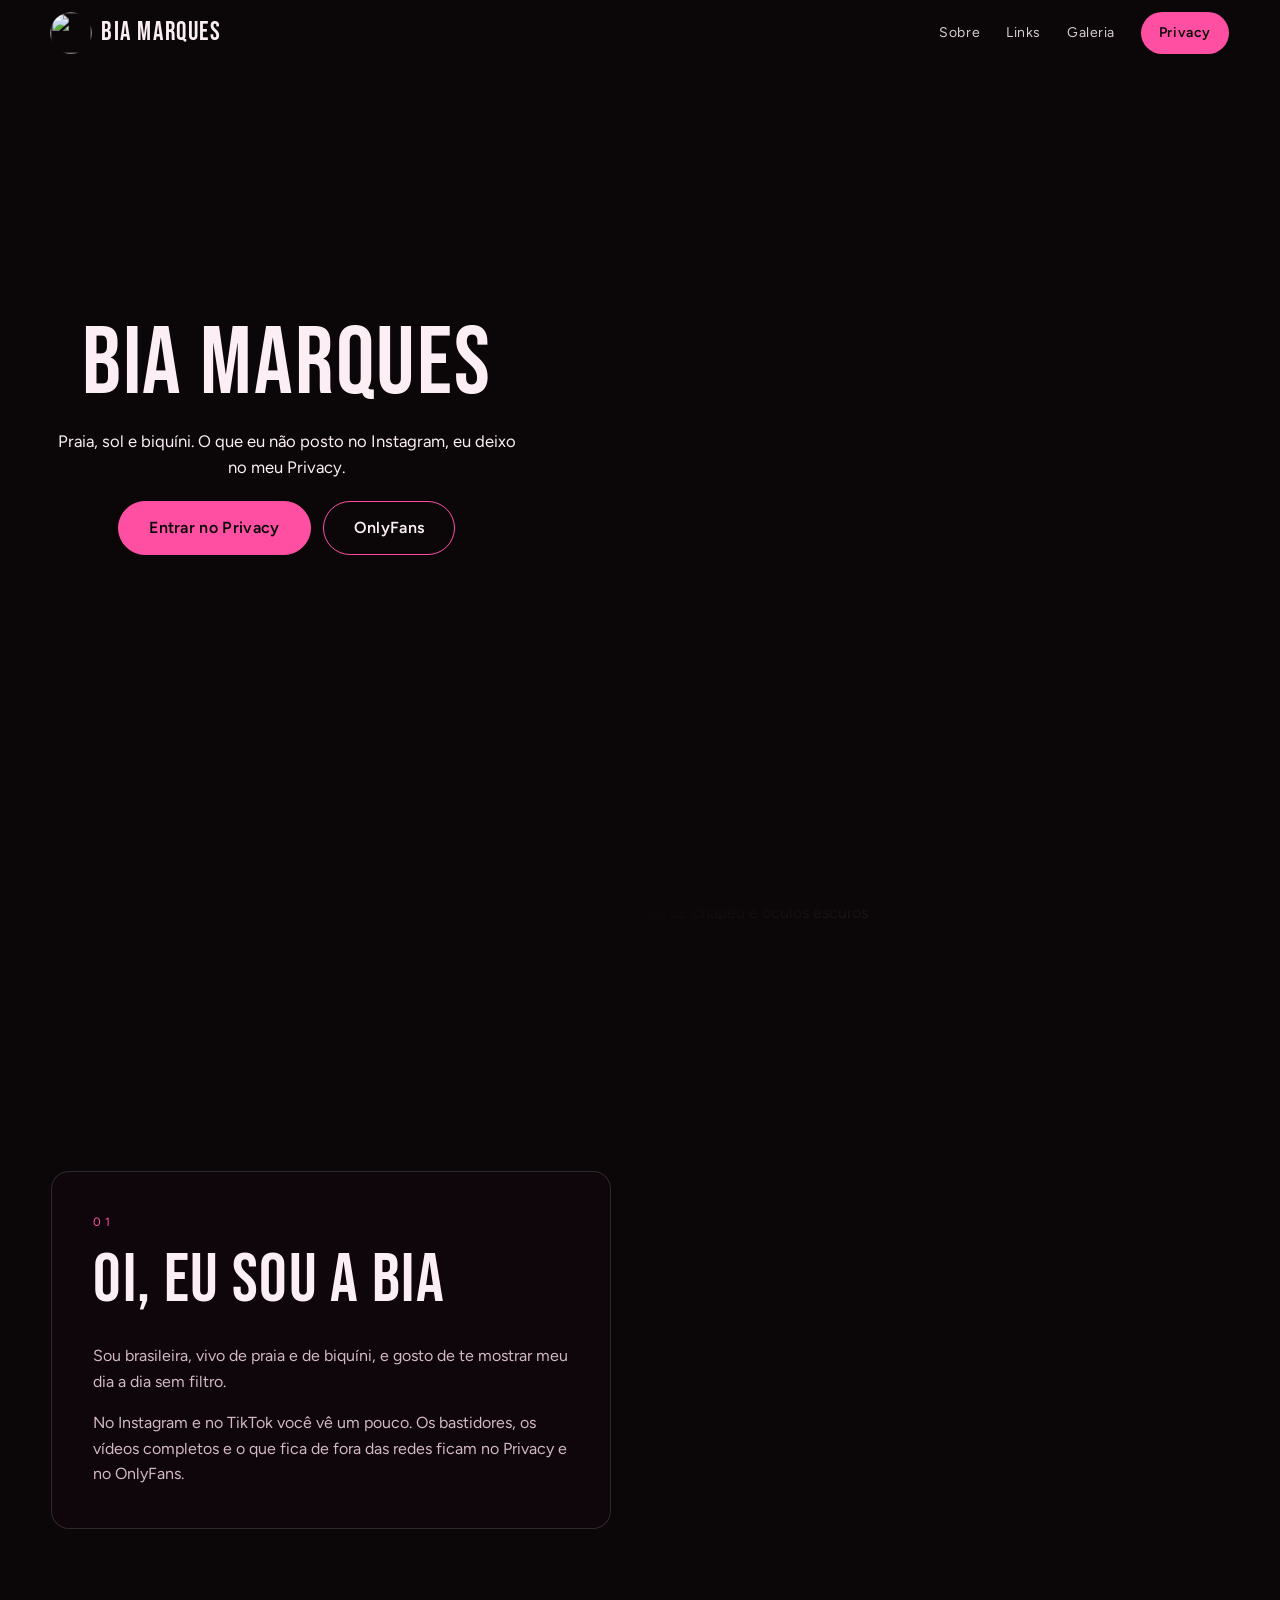
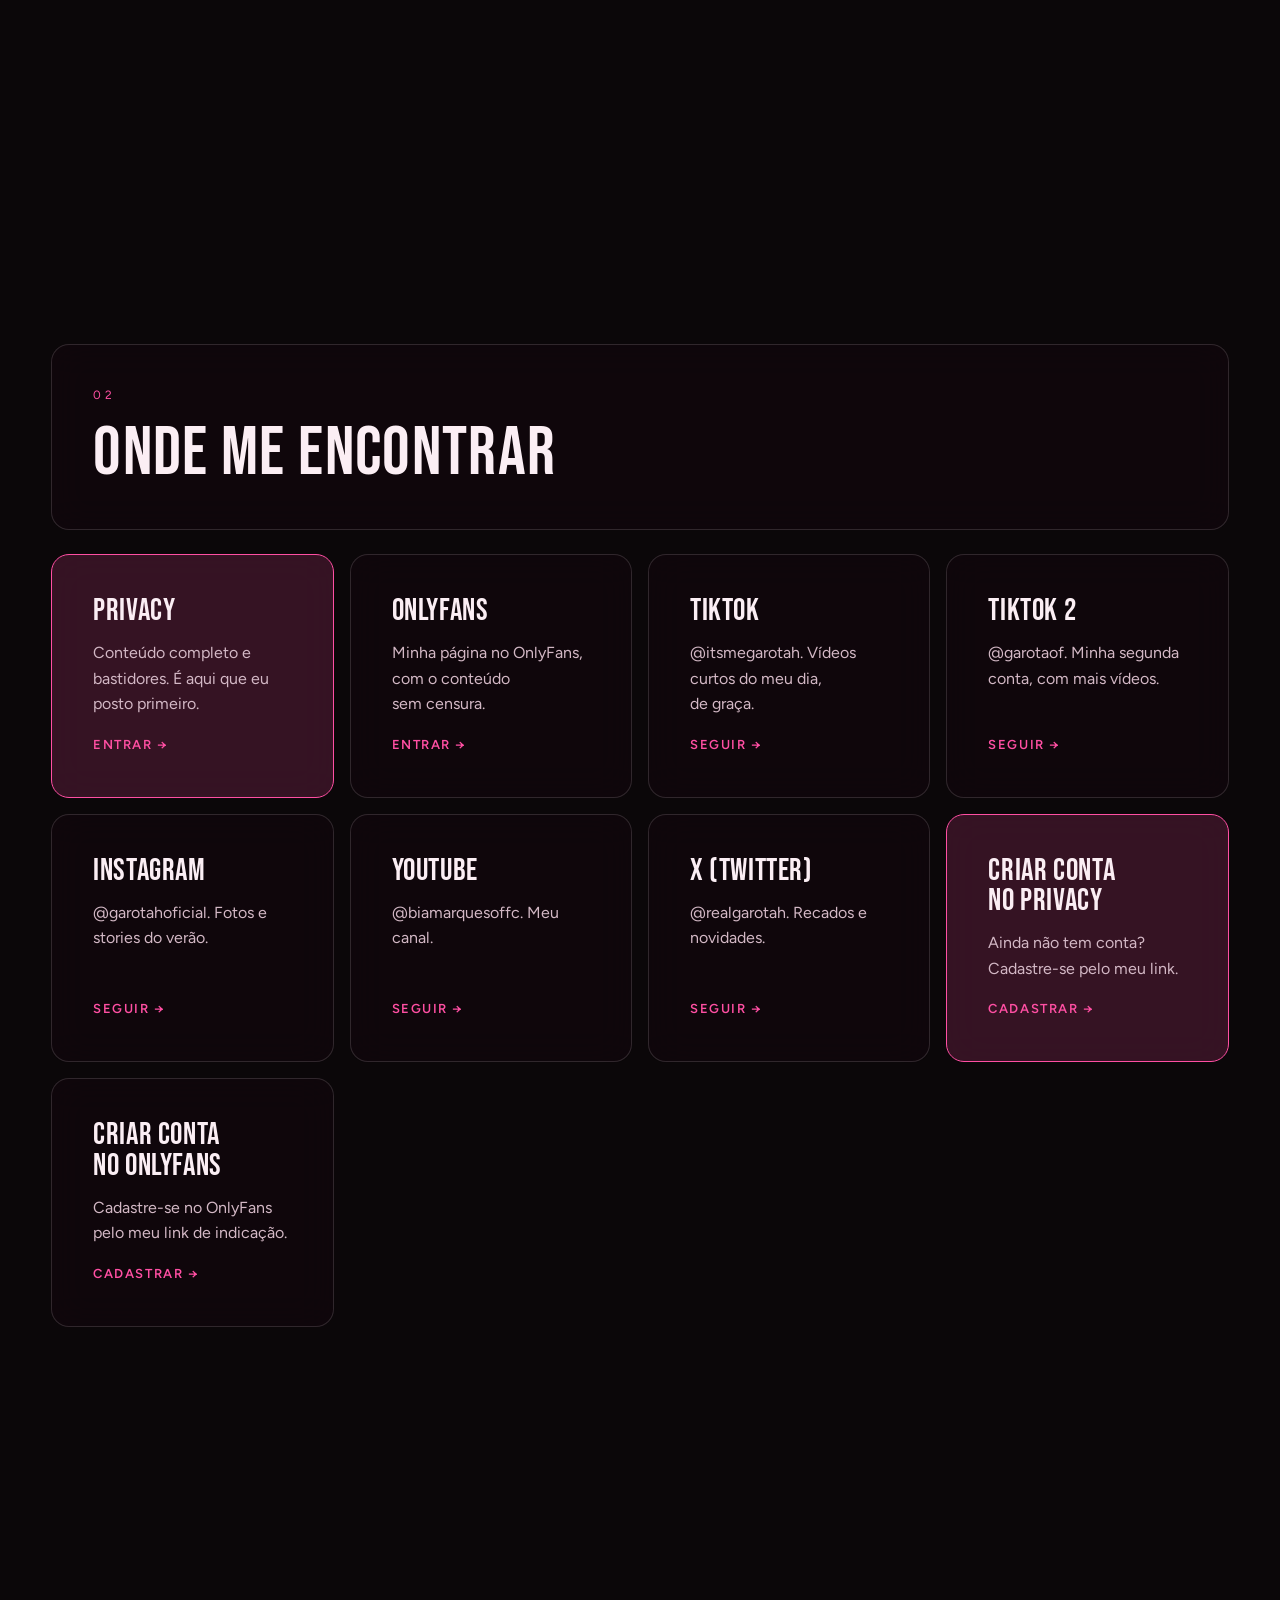
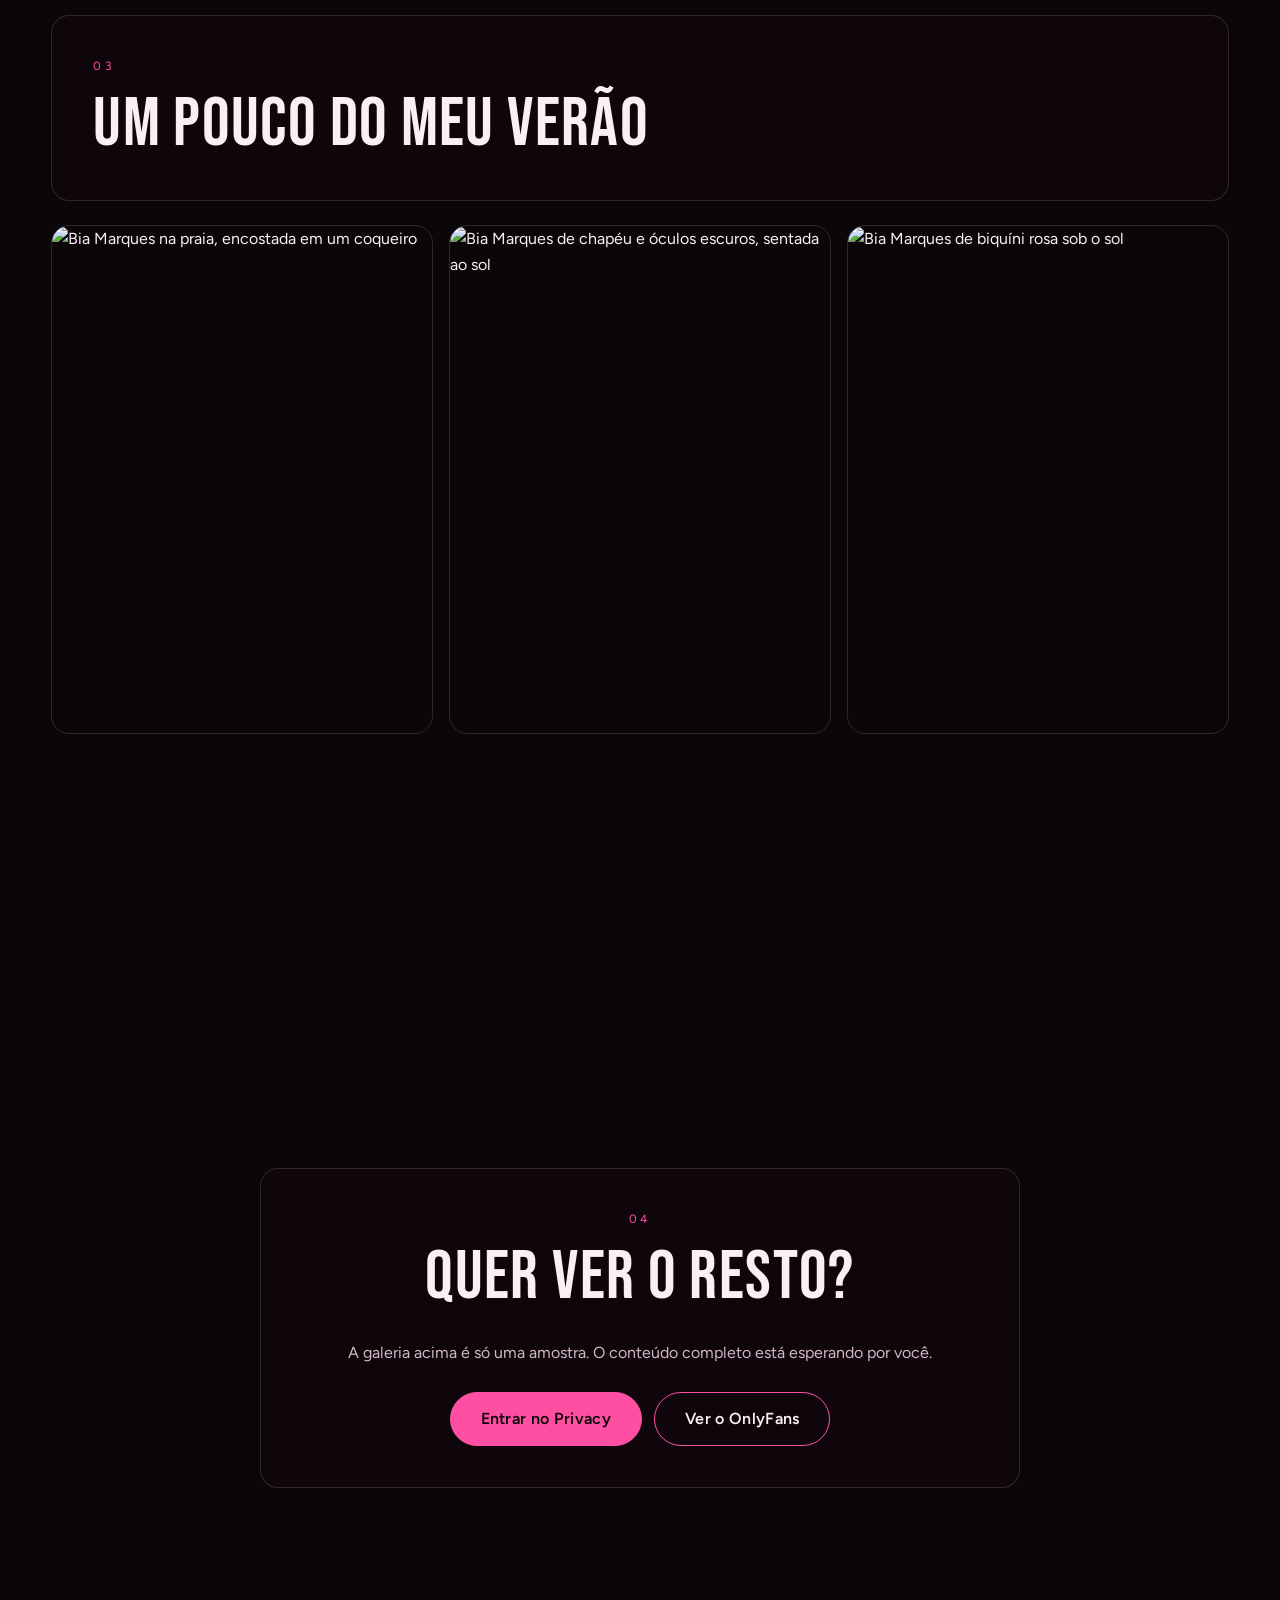
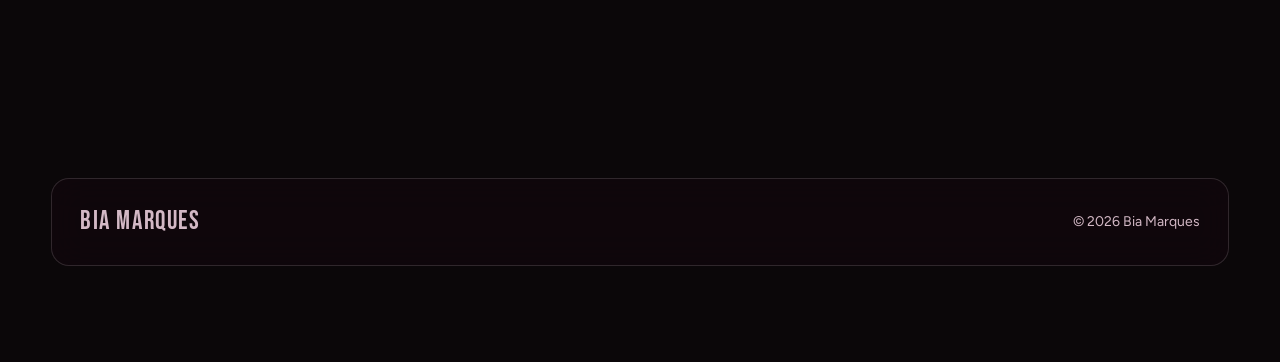
==== index.html @ ff9966e8 "Add files via upload" ====
<!doctype html>
<html lang="pt-BR">
<head>
  <meta charset="utf-8">
  <meta name="viewport" content="width=device-width, initial-scale=1, viewport-fit=cover">
  <title>Bia Marques | Garota</title>
  <meta name="description" content="Bia Marques: biquínis, bastidores e conteúdo exclusivo. Todos os meus links em um só lugar.">
  <meta property="og:title" content="Bia Marques | Garota">
  <meta property="og:description" content="Biquínis, bastidores e conteúdo exclusivo. Todos os meus links em um só lugar.">
  <meta property="og:image" content="assets/video/poster.webp">
  <meta name="theme-color" content="#0b0709">
  <link rel="icon" href="assets/logo.png">
  <link rel="preconnect" href="https://fonts.googleapis.com">
  <link rel="preconnect" href="https://fonts.gstatic.com" crossorigin>
  <link href="https://fonts.googleapis.com/css2?family=Bebas+Neue&family=Figtree:wght@400;500;600&display=swap" rel="stylesheet">
  <link rel="preload" as="image" href="assets/video/poster.webp">
  <link rel="stylesheet" href="estilo.css">
</head>
<body>

<header class="topo">
  <a href="#inicio" class="marca" aria-label="Bia Marques">
    <img src="assets/logo.png" alt="" class="marca-logo" width="40" height="40">
    <span class="marca-texto">Bia Marques</span>
  </a>
  <nav class="menu" aria-label="Seções">
    <a href="#sobre">Sobre</a>
    <a href="#links">Links</a>
    <a href="#galeria">Galeria</a>
    <a href="#" class="menu-cta" data-link="privacy" target="_blank" rel="noopener">Privacy</a>
  </nav>
</header>

<main>

  <!-- ABERTURA: o vídeo roda sozinho em loop e pausa quando a seção sai da tela -->
  <section id="inicio" class="hero">
    <div class="hero-palco">
      <video class="hero-video" muted loop playsinline preload="auto" poster="assets/video/poster.webp" aria-hidden="true"></video>
      <div class="hero-vinheta"></div>
      <div class="hero-conteudo">
        <div class="painel painel--vidro">
          <h1 class="titulo-abertura">Bia Marques</h1>
          <p class="apoio">Praia, sol e biquíni. O que eu não posto no Instagram, eu deixo no meu Privacy.</p>
          <div class="acoes">
            <a href="#" class="botao" data-link="privacy" target="_blank" rel="noopener">Entrar no Privacy</a>
            <a href="#" class="botao botao--contorno" data-link="onlyfans" target="_blank" rel="noopener">OnlyFans</a>
          </div>
        </div>
      </div>
    </div>
  </section>

  <section id="sobre" class="secao">
    <img class="arte arte--direita" src="assets/img/sobre.webp" alt="Bia Marques de chapéu e óculos escuros" loading="lazy">
    <div class="secao-grade">
      <div class="painel revelar">
        <span class="rotulo">01</span>
        <h2>Oi, eu sou a Bia</h2>
        <p>Sou brasileira, vivo de praia e de biquíni, e gosto de te mostrar meu dia a dia sem filtro.</p>
        <p>No Instagram e no TikTok você vê um pouco. Os bastidores, os vídeos completos e o que fica de fora das redes ficam no Privacy e no OnlyFans.</p>
      </div>
    </div>
  </section>

  <section id="links" class="secao secao--larga">
    <div class="painel painel--cabecalho revelar">
      <span class="rotulo">02</span>
      <h2>Onde me encontrar</h2>
    </div>
    <div class="cartoes">
      <a class="painel cartao cartao--destaque revelar" href="#" data-link="privacy" target="_blank" rel="noopener">
        <h3>Privacy</h3>
        <p>Conteúdo completo e bastidores. É aqui que eu posto primeiro.</p>
        <span class="cartao-ir">Entrar</span>
      </a>
      <a class="painel cartao revelar" href="#" data-link="onlyfans" target="_blank" rel="noopener">
        <h3>OnlyFans</h3>
        <p>Minha página no OnlyFans, com o conteúdo sem censura.</p>
        <span class="cartao-ir">Entrar</span>
      </a>
      <a class="painel cartao revelar" href="#" data-link="tiktok" target="_blank" rel="noopener">
        <h3>TikTok</h3>
        <p>@itsmegarotah. Vídeos curtos do meu dia, de graça.</p>
        <span class="cartao-ir">Seguir</span>
      </a>
      <a class="painel cartao revelar" href="#" data-link="tiktok2" target="_blank" rel="noopener">
        <h3>TikTok 2</h3>
        <p>@garotaof. Minha segunda conta, com mais vídeos.</p>
        <span class="cartao-ir">Seguir</span>
      </a>
      <a class="painel cartao revelar" href="#" data-link="instagram" target="_blank" rel="noopener">
        <h3>Instagram</h3>
        <p>@garotahoficial. Fotos e stories do verão.</p>
        <span class="cartao-ir">Seguir</span>
      </a>
      <a class="painel cartao revelar" href="#" data-link="youtube" target="_blank" rel="noopener">
        <h3>YouTube</h3>
        <p>@biamarquesoffc. Meu canal.</p>
        <span class="cartao-ir">Seguir</span>
      </a>
      <a class="painel cartao revelar" href="#" data-link="x" target="_blank" rel="noopener">
        <h3>X (Twitter)</h3>
        <p>@realgarotah. Recados e novidades.</p>
        <span class="cartao-ir">Seguir</span>
      </a>
      <a class="painel cartao cartao--destaque revelar" href="#" data-link="privacyConta" target="_blank" rel="noopener">
        <h3>Criar conta no Privacy</h3>
        <p>Ainda não tem conta? Cadastre-se pelo meu link.</p>
        <span class="cartao-ir">Cadastrar</span>
      </a>
      <a class="painel cartao revelar" href="#" data-link="onlyfansConta" target="_blank" rel="noopener">
        <h3>Criar conta no OnlyFans</h3>
        <p>Cadastre-se no OnlyFans pelo meu link de indicação.</p>
        <span class="cartao-ir">Cadastrar</span>
      </a>
    </div>
  </section>

  <section id="galeria" class="secao secao--larga">
    <div class="painel painel--cabecalho revelar">
      <span class="rotulo">03</span>
      <h2>Um pouco do meu verão</h2>
    </div>
    <div class="galeria">
      <img class="foto revelar" src="assets/img/galeria-1.webp" alt="Bia Marques na praia, encostada em um coqueiro" loading="lazy">
      <img class="foto revelar" src="assets/img/galeria-2.webp" alt="Bia Marques de chapéu e óculos escuros, sentada ao sol" loading="lazy">
      <img class="foto revelar" src="assets/img/galeria-3.webp" alt="Bia Marques de biquíni rosa sob o sol" loading="lazy">
    </div>
  </section>

  <section id="contato" class="secao secao--contato">
    <div class="painel painel--form painel--final revelar">
      <span class="rotulo">04</span>
      <h2>Quer ver o resto?</h2>
      <p>A galeria acima é só uma amostra. O conteúdo completo está esperando por você.</p>
      <div class="acoes">
        <a href="#" class="botao" data-link="privacy" target="_blank" rel="noopener">Entrar no Privacy</a>
        <a href="#" class="botao botao--contorno" data-link="onlyfans" target="_blank" rel="noopener">Ver o OnlyFans</a>
      </div>
    </div>
  </section>

</main>

<footer class="rodape">
  <div class="painel rodape-painel">
    <span class="marca-texto">Bia Marques</span>
    <span>© <span data-ano></span> Bia Marques</span>
  </div>
</footer>

<a class="flutuante" href="#" data-link="privacy" target="_blank" rel="noopener" aria-label="Entrar no Privacy da Bia">Privacy</a>

<script src="config.js"></script>
<script src="app.js"></script>
</body>
</html>
---- estilo.css ----
/* ── Tokens ─────────────────────────────────────────────────────────────── */
:root {
  --fundo: #0b0709;
  --fundo-2: #150a11;
  --texto: #fbeef4;
  --texto-suave: #d3b8c5;
  --acento: #ff4fa3;         /* rosa-choque da Garota */
  --acento-texto: #0b0709;
  --linha: rgb(251 238 244 / 0.14);
  --painel: rgb(18 8 14 / 0.62);

  --fonte-titulo: "Bebas Neue", Impact, sans-serif;
  --fonte-texto: "Figtree", system-ui, sans-serif;

  --raio: 18px;
  --gutter: clamp(16px, 4vw, 56px);
  --largura: 1240px;
  --ease: cubic-bezier(.2, .7, .1, 1);
}

*, *::before, *::after { box-sizing: border-box; }
html { scroll-behavior: smooth; -webkit-text-size-adjust: 100%; overflow-x: clip; }
body {
  margin: 0;
  background: var(--fundo);
  color: var(--texto);
  font: 400 clamp(16px, 1.05vw, 18px)/1.6 var(--fonte-texto);
  overflow-x: clip;
  -webkit-font-smoothing: antialiased;
}
img { max-width: 100%; display: block; }
a { color: inherit; }
h1, h2, h3 { font-family: var(--fonte-titulo); font-weight: 400; line-height: 1; margin: 0 0 .4em; letter-spacing: .02em; text-transform: uppercase; text-wrap: balance; }
h1 { font-size: clamp(60px, 9vw, 120px); }
h2 { font-size: clamp(44px, 5.4vw, 80px); }
h3 { font-size: clamp(30px, 2.4vw, 36px); }
p { margin: 0 0 1em; color: var(--texto-suave); text-wrap: pretty; }

/* ── Topo ──────────────────────────────────────────────────────────────── */
.topo {
  position: fixed; inset: 0 0 auto; z-index: 50;
  display: flex; align-items: center; justify-content: space-between; gap: 12px;
  padding: max(12px, env(safe-area-inset-top)) var(--gutter) 12px;
  transition: background .4s var(--ease), backdrop-filter .4s;
}
.topo.rolou { background: rgb(11 7 9 / .72); backdrop-filter: blur(14px); -webkit-backdrop-filter: blur(14px); }
.marca { text-decoration: none; display: flex; align-items: center; gap: 10px; }
.marca-logo { height: 40px; width: 40px; border-radius: 50%; object-fit: cover; transform: scale(1.04); }
.marca-texto { font-family: var(--fonte-titulo); font-size: 26px; letter-spacing: .06em; text-transform: uppercase; }
.menu { display: flex; gap: 26px; align-items: center; font-size: 14px; letter-spacing: .04em; }
.menu a { text-decoration: none; opacity: .85; transition: opacity .3s; }
.menu a:hover { opacity: 1; }
.menu-cta { background: var(--acento); color: var(--acento-texto); padding: 10px 18px; border-radius: 999px; opacity: 1 !important; font-weight: 600; }

/* ── Abertura (vídeo em loop) ──────────────────────────────────────────── */
.hero { position: relative; }
.hero-palco { position: relative; height: 100vh; height: 100svh; min-height: 560px; overflow: hidden; background: var(--fundo); }
.hero-video { position: absolute; inset: 0; width: 100%; height: 100%; object-fit: cover; }
/* Desktop: vídeo vertical inteiro no centro, fundo desfocado dele mesmo */
.hero-fundo { filter: blur(36px) brightness(.5) saturate(1.2); transform: scale(1.15); }
/* Desktop: texto à esquerda, vídeo inteiro à direita (nada cobre a modelo) */
@media (min-width: 861px) {
  .hero-video:not(.hero-fundo) { object-fit: contain; left: auto; right: 0; width: 56%; }
  .hero-fundo { filter: blur(40px) brightness(.45) saturate(1.2); }
  .hero-vinheta {
    background:
      linear-gradient(to right, rgb(11 7 9 / .85), rgb(11 7 9 / .35) 40%, transparent 55%),
      linear-gradient(to bottom, rgb(11 7 9 / .5), transparent 20%),
      linear-gradient(to bottom, transparent 88%, var(--fundo) 100%);
  }
  .hero-conteudo { top: 0; bottom: 0; right: auto; left: var(--gutter); width: min(40%, 520px); align-items: center; justify-content: flex-start; }
  .hero-conteudo .painel { text-align: left; background: transparent; border-color: transparent; backdrop-filter: none; -webkit-backdrop-filter: none; padding-left: 0; }
  .hero-conteudo .acoes { justify-content: flex-start; }
  .hero-conteudo h1 { font-size: clamp(64px, 7.5vw, 112px); }
}
.hero-vinheta {
  position: absolute; inset: 0; pointer-events: none;
  background:
    linear-gradient(to bottom, rgb(11 7 9 / .55), transparent 22%),
    linear-gradient(to top, rgb(11 7 9 / .92), rgb(11 7 9 / .35) 42%, transparent 68%),
    linear-gradient(to bottom, transparent 85%, var(--fundo) 100%);
}
.hero-conteudo {
  position: absolute; left: var(--gutter); right: var(--gutter);
  bottom: max(28px, env(safe-area-inset-bottom));
  display: flex; justify-content: center;
}
.hero-conteudo .painel { width: 100%; max-width: 560px; text-align: center; }
.titulo-abertura { margin-bottom: .15em; }
.apoio { font-size: clamp(16px, 1.3vw, 19px); margin: 0 0 20px; color: var(--texto); }

/* ── Painéis (todo texto mora num painel) ──────────────────────────────── */
.painel {
  position: relative;
  background: var(--painel);
  border: 1px solid var(--linha);
  border-radius: var(--raio);
  padding: clamp(22px, 3.2vw, 48px);
  backdrop-filter: blur(18px) saturate(1.1);
  -webkit-backdrop-filter: blur(18px) saturate(1.1);
}
.painel--vidro { background: rgb(11 7 9 / .5); }
.painel > :last-child { margin-bottom: 0; }
.rotulo { display: block; font-size: 12px; letter-spacing: .3em; color: var(--acento); margin-bottom: 14px; }

/* ── Seções ────────────────────────────────────────────────────────────── */
.secao {
  position: relative; isolation: isolate; overflow: clip;
  min-height: 100vh; padding: 16vh var(--gutter);
  display: grid; align-content: center;
}
.secao-grade { width: 100%; max-width: var(--largura); margin: 0 auto; display: grid; grid-template-columns: minmax(0, 560px) 1fr; }
.secao--larga { gap: 24px; justify-items: center; grid-template-columns: minmax(0, 1fr); }
.painel--cabecalho { width: 100%; max-width: var(--largura); }
.painel--cabecalho h2 { margin: 0; }
.cartoes { width: 100%; max-width: var(--largura); display: grid; grid-template-columns: repeat(auto-fit, minmax(min(100%, 240px), 1fr)); gap: 16px; }
.cartao h3 { margin-bottom: .3em; }
.cartao { transition: transform .5s var(--ease), border-color .5s; }
.cartao:hover { transform: translateY(-4px); border-color: color-mix(in srgb, var(--acento) 50%, transparent); }

/* ── Foto da seção Sobre (foto real, borda dissolvida) ─────────────────── */
.arte {
  position: absolute; z-index: -1; pointer-events: none; object-fit: cover; object-position: 50% 30%;
  top: 0; bottom: 0; right: 0; width: 56vw; height: 100%;
  -webkit-mask-image: linear-gradient(to left, #000 38%, transparent 96%), linear-gradient(to bottom, transparent, #000 18%, #000 80%, transparent);
          mask-image: linear-gradient(to left, #000 38%, transparent 96%), linear-gradient(to bottom, transparent, #000 18%, #000 80%, transparent);
  -webkit-mask-composite: source-in; mask-composite: intersect;
}

/* ── Botões e cartões de link ──────────────────────────────────────────── */
.botao {
  display: inline-flex; align-items: center; justify-content: center; gap: 10px;
  font: 600 16px/1 var(--fonte-texto); letter-spacing: .02em; text-decoration: none; cursor: pointer;
  color: var(--acento-texto); background: var(--acento); border: 1px solid var(--acento); border-radius: 999px;
  padding: 18px 30px; min-height: 52px; transition: transform .4s var(--ease), filter .3s;
}
.botao:hover { transform: translateY(-2px); filter: brightness(1.08); }
.botao--contorno { background: transparent; color: var(--texto); }
.acoes { display: flex; flex-wrap: wrap; gap: 12px; }
.hero-conteudo .acoes { justify-content: center; }
.painel--final { text-align: center; }
.painel--final .acoes { justify-content: center; margin-top: 26px; }

a.cartao { text-decoration: none; display: flex; flex-direction: column; gap: 4px; }
.cartao p { margin: 0; }
.cartao-ir { margin-top: auto; padding-top: 14px; font-size: 13px; font-weight: 600; letter-spacing: .12em; text-transform: uppercase; color: var(--acento); }
.cartao-ir::after { content: " →"; }
.cartao--destaque { border-color: var(--acento); background: color-mix(in srgb, var(--acento) 16%, var(--painel)); }
[data-link].oculto { display: none !important; }

/* ── Galeria (fotos reais) ─────────────────────────────────────────────── */
.galeria { width: 100%; max-width: var(--largura); display: grid; grid-template-columns: repeat(3, minmax(0, 1fr)); gap: 16px; }
.foto { width: 100%; aspect-ratio: 3 / 4; object-fit: cover; border-radius: var(--raio); border: 1px solid var(--linha); }

.secao--contato { justify-items: center; }
.painel--form { width: 100%; max-width: 760px; }

/* ── Botão flutuante do Privacy ────────────────────────────────────────── */
.flutuante {
  position: fixed; right: max(16px, env(safe-area-inset-right)); bottom: max(16px, env(safe-area-inset-bottom)); z-index: 60;
  font: 400 22px/1 var(--fonte-titulo); letter-spacing: .08em; text-transform: uppercase; text-decoration: none;
  color: var(--acento-texto); background: var(--acento); padding: 15px 26px; border-radius: 999px;
  box-shadow: 0 10px 30px rgb(255 79 163 / .35);
  transform: scale(0); transition: transform .5s var(--ease);
}
.flutuante.visivel { transform: scale(1); }

/* ── Rodapé ────────────────────────────────────────────────────────────── */
.rodape { padding: 0 var(--gutter) 96px; }
.rodape-painel { max-width: var(--largura); margin: 0 auto; display: flex; flex-wrap: wrap; gap: 10px 32px; align-items: center; justify-content: space-between; font-size: 14px; color: var(--texto-suave); padding: 22px 28px; }

/* ── Revelar ao rolar ──────────────────────────────────────────────────── */
.revelar { opacity: 0; transform: translateY(32px); transition: opacity .9s var(--ease), transform 1s var(--ease); }
.revelar.visto { opacity: 1; transform: none; }

/* ── Celular ───────────────────────────────────────────────────────────── */
@media (max-width: 860px) {
  .menu a:not(.menu-cta) { display: none; }
  .secao { padding: 56px var(--gutter); min-height: auto; }
  .secao-grade { grid-template-columns: minmax(0, 1fr); }
  .painel { padding: 22px 20px; }

  /* Sobre: a foto vira o topo da seção e o painel sobe por cima dela */
  #sobre { padding-top: 0; padding-bottom: 56px; }
  .arte {
    position: relative; z-index: 0; inset: auto; width: calc(100% + 2 * var(--gutter)); height: 62svh; max-height: 560px;
    margin: 0 calc(-1 * var(--gutter)) -56px; object-position: 50% 25%;
    -webkit-mask-image: linear-gradient(to bottom, transparent, #000 14%, #000 58%, transparent);
            mask-image: linear-gradient(to bottom, transparent, #000 14%, #000 58%, transparent);
    -webkit-mask-composite: source-over; mask-composite: add;
  }
  #sobre .secao-grade { position: relative; z-index: 1; }

  /* Links: uma coluna, cartões compactos e fáceis de tocar */
  .cartoes { grid-template-columns: minmax(0, 1fr); gap: 12px; }
  .cartao { padding: 16px 18px; display: grid; grid-template-columns: 1fr auto; column-gap: 12px; align-items: center; }
  .cartao h3 { grid-column: 1; margin: 0; font-size: 30px; }
  .cartao p { grid-column: 1; font-size: 14px; line-height: 1.4; }
  .cartao-ir { grid-column: 2; grid-row: 1 / span 2; margin: 0; padding: 0; font-size: 12px; }

  /* Galeria: carrossel horizontal com encaixe */
  .galeria { display: flex; overflow-x: auto; scroll-snap-type: x mandatory; gap: 12px; margin: 0 calc(-1 * var(--gutter)); padding: 0 var(--gutter) 8px; scrollbar-width: none; }
  .galeria::-webkit-scrollbar { display: none; }
  .foto { flex: 0 0 76%; scroll-snap-align: center; }

  .acoes { flex-direction: column; }
  .acoes .botao { width: 100%; }
  /* Abertura no celular: faixa baixa e enxuta, a modelo fica livre na tela */
  .hero-vinheta {
    background:
      linear-gradient(to bottom, rgb(11 7 9 / .5), transparent 16%),
      linear-gradient(to top, rgb(11 7 9 / .9), rgb(11 7 9 / .45) 18%, transparent 30%);
  }
  .hero-conteudo { bottom: max(14px, env(safe-area-inset-bottom)); }
  .hero-conteudo .painel { padding: 0; background: transparent; border: 0; backdrop-filter: none; -webkit-backdrop-filter: none; }
  .hero-conteudo h1 { font-size: 46px; margin: 0 0 10px; }
  .hero-conteudo .apoio { display: none; }
  .hero-conteudo .acoes { flex-direction: row; gap: 10px; }
  .hero-conteudo .acoes .botao { width: auto; flex: 1; padding: 15px 12px; font-size: 15px; }
  .hero-conteudo .acoes .botao--contorno { flex: 0 0 38%; background: rgb(11 7 9 / .45); }
  .rodape { padding-bottom: 88px; }
  .rodape-painel { flex-direction: column; align-items: flex-start; }
}

@media (prefers-reduced-motion: reduce) {
  *, *::before, *::after { animation: none !important; transition: none !important; }
  .revelar { opacity: 1; transform: none; }
}
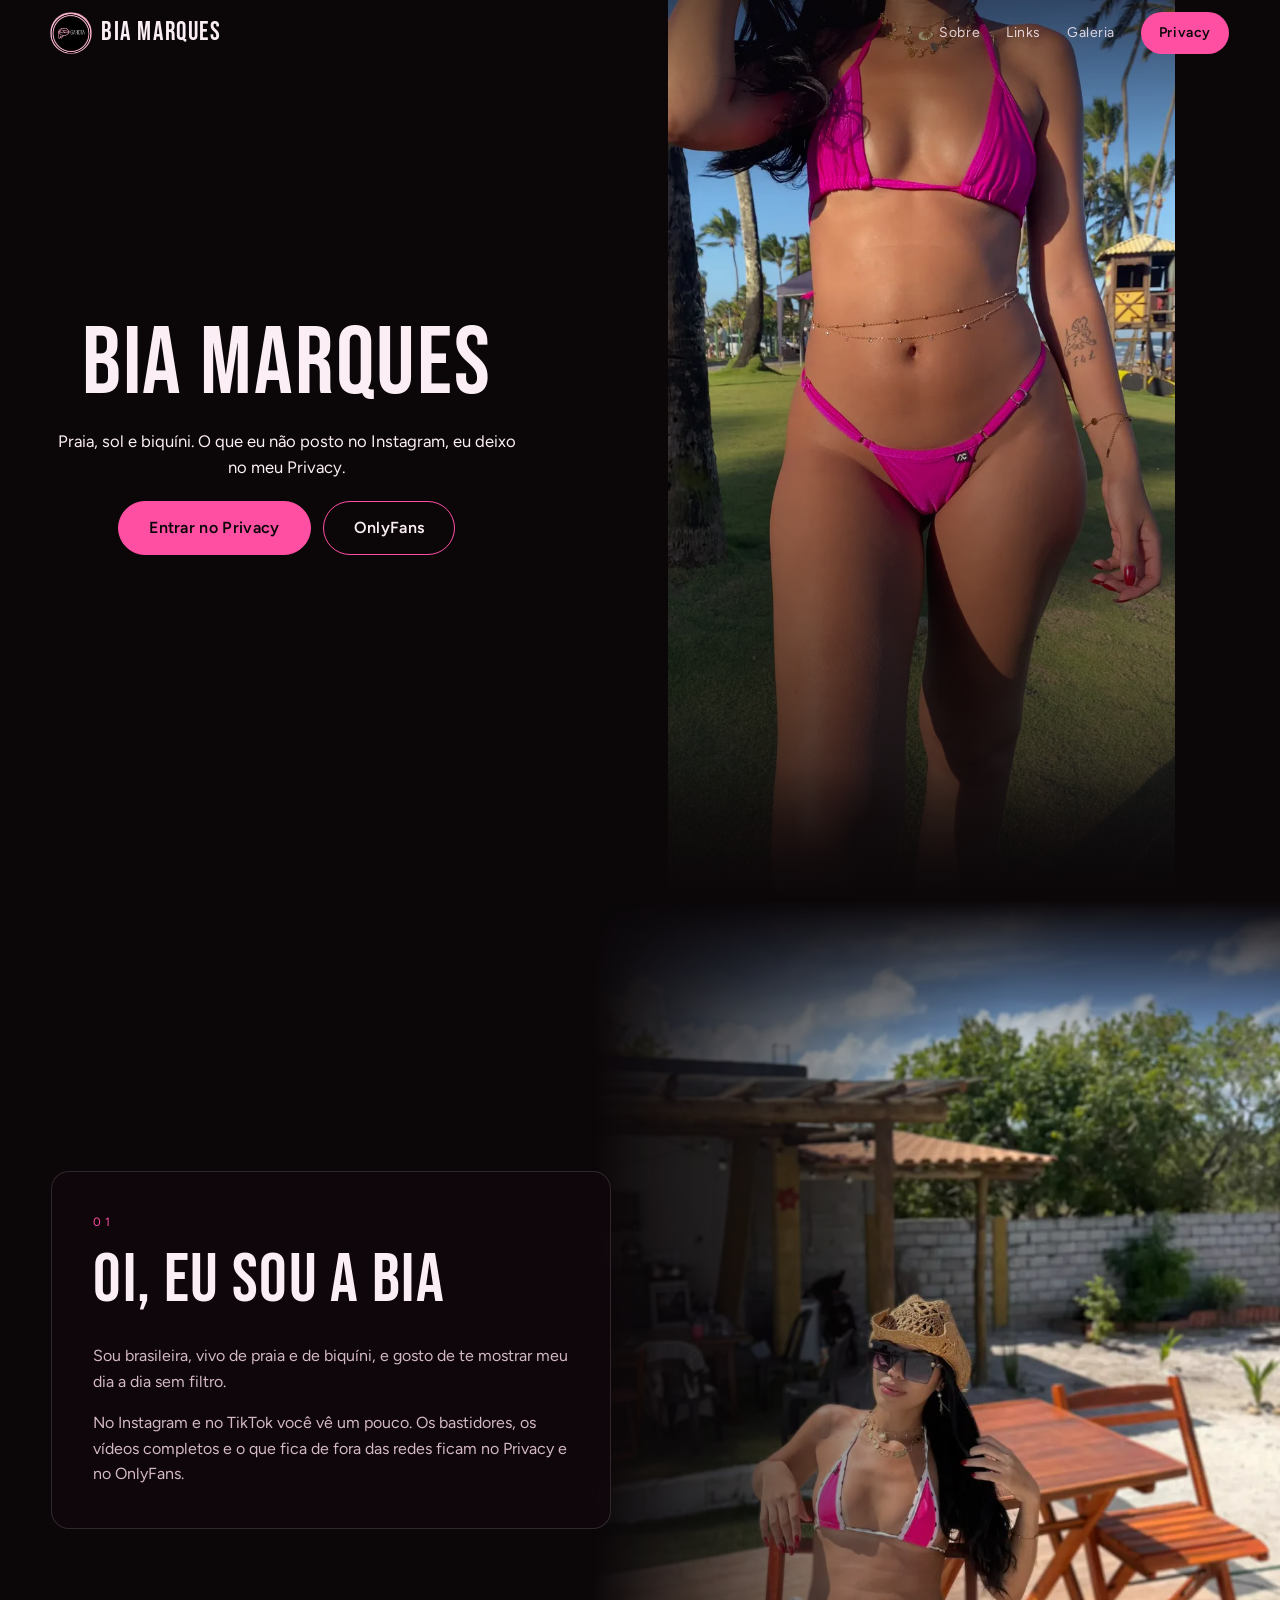
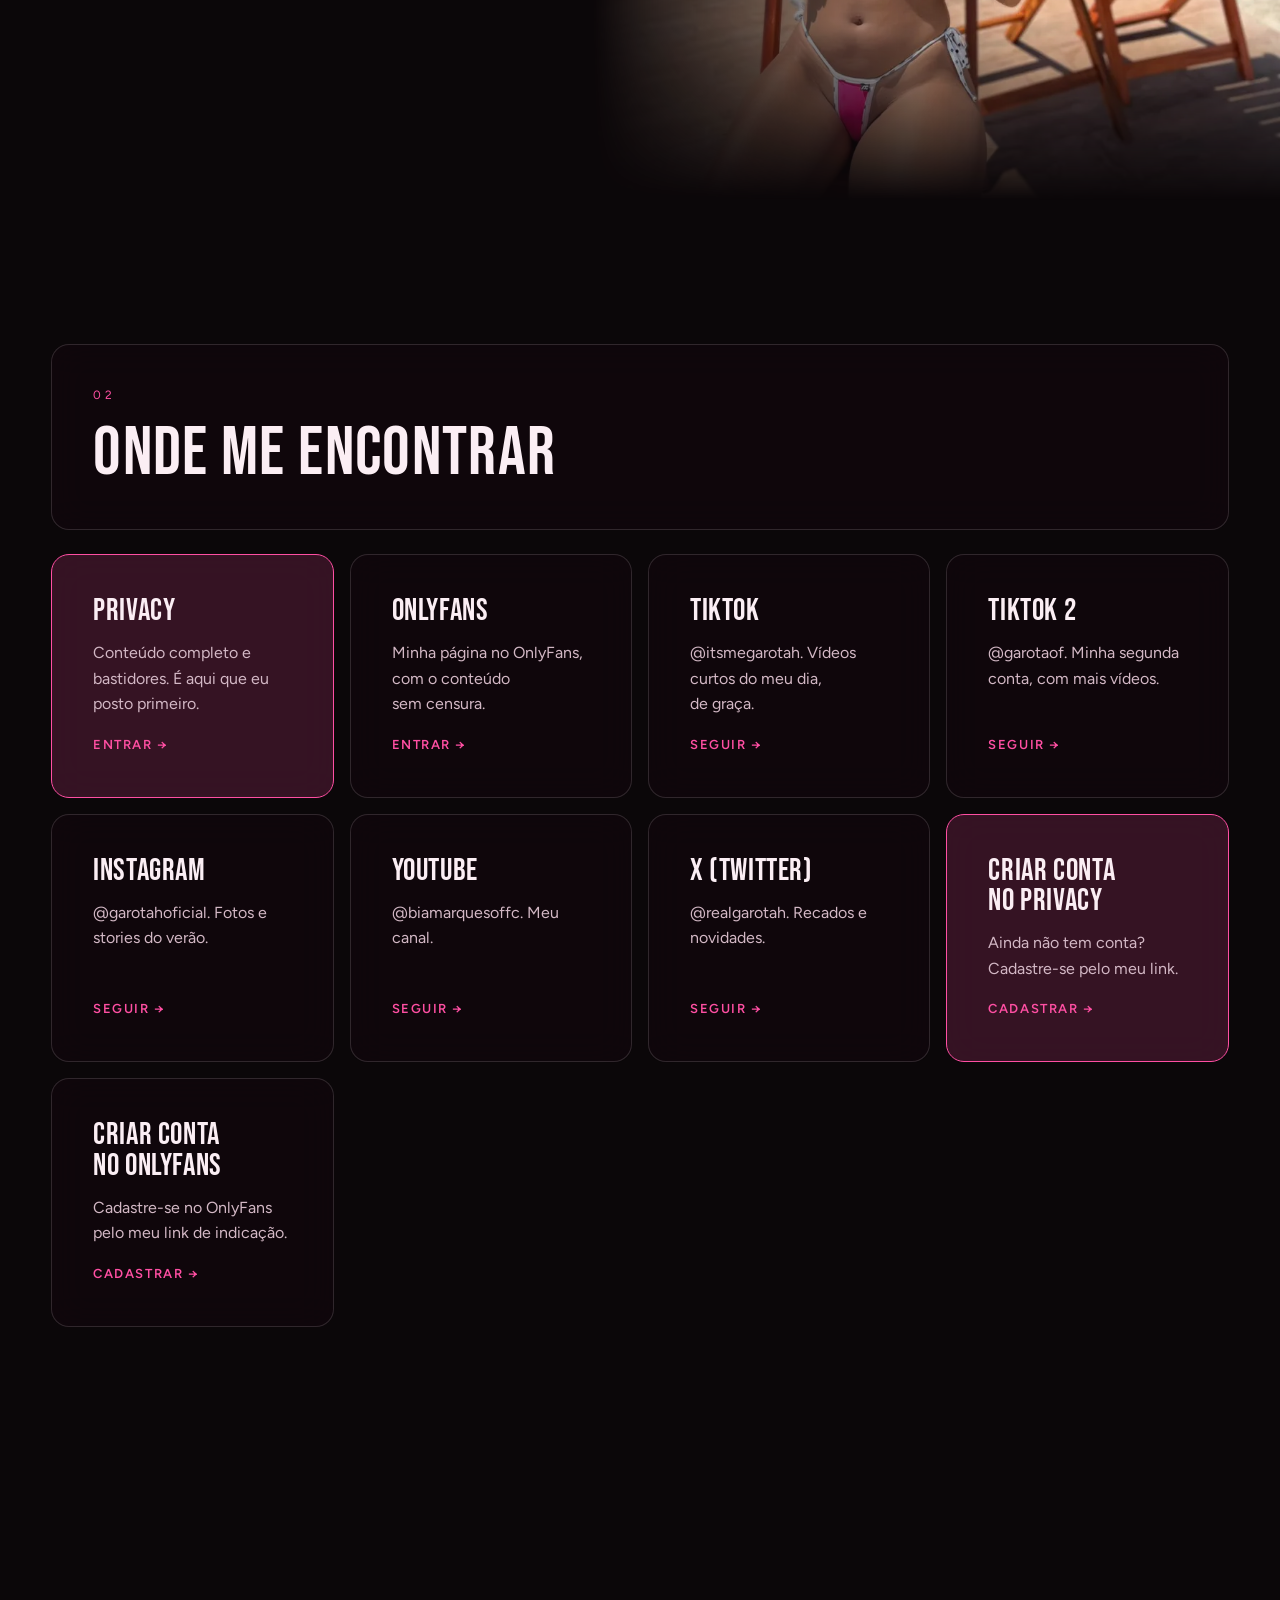
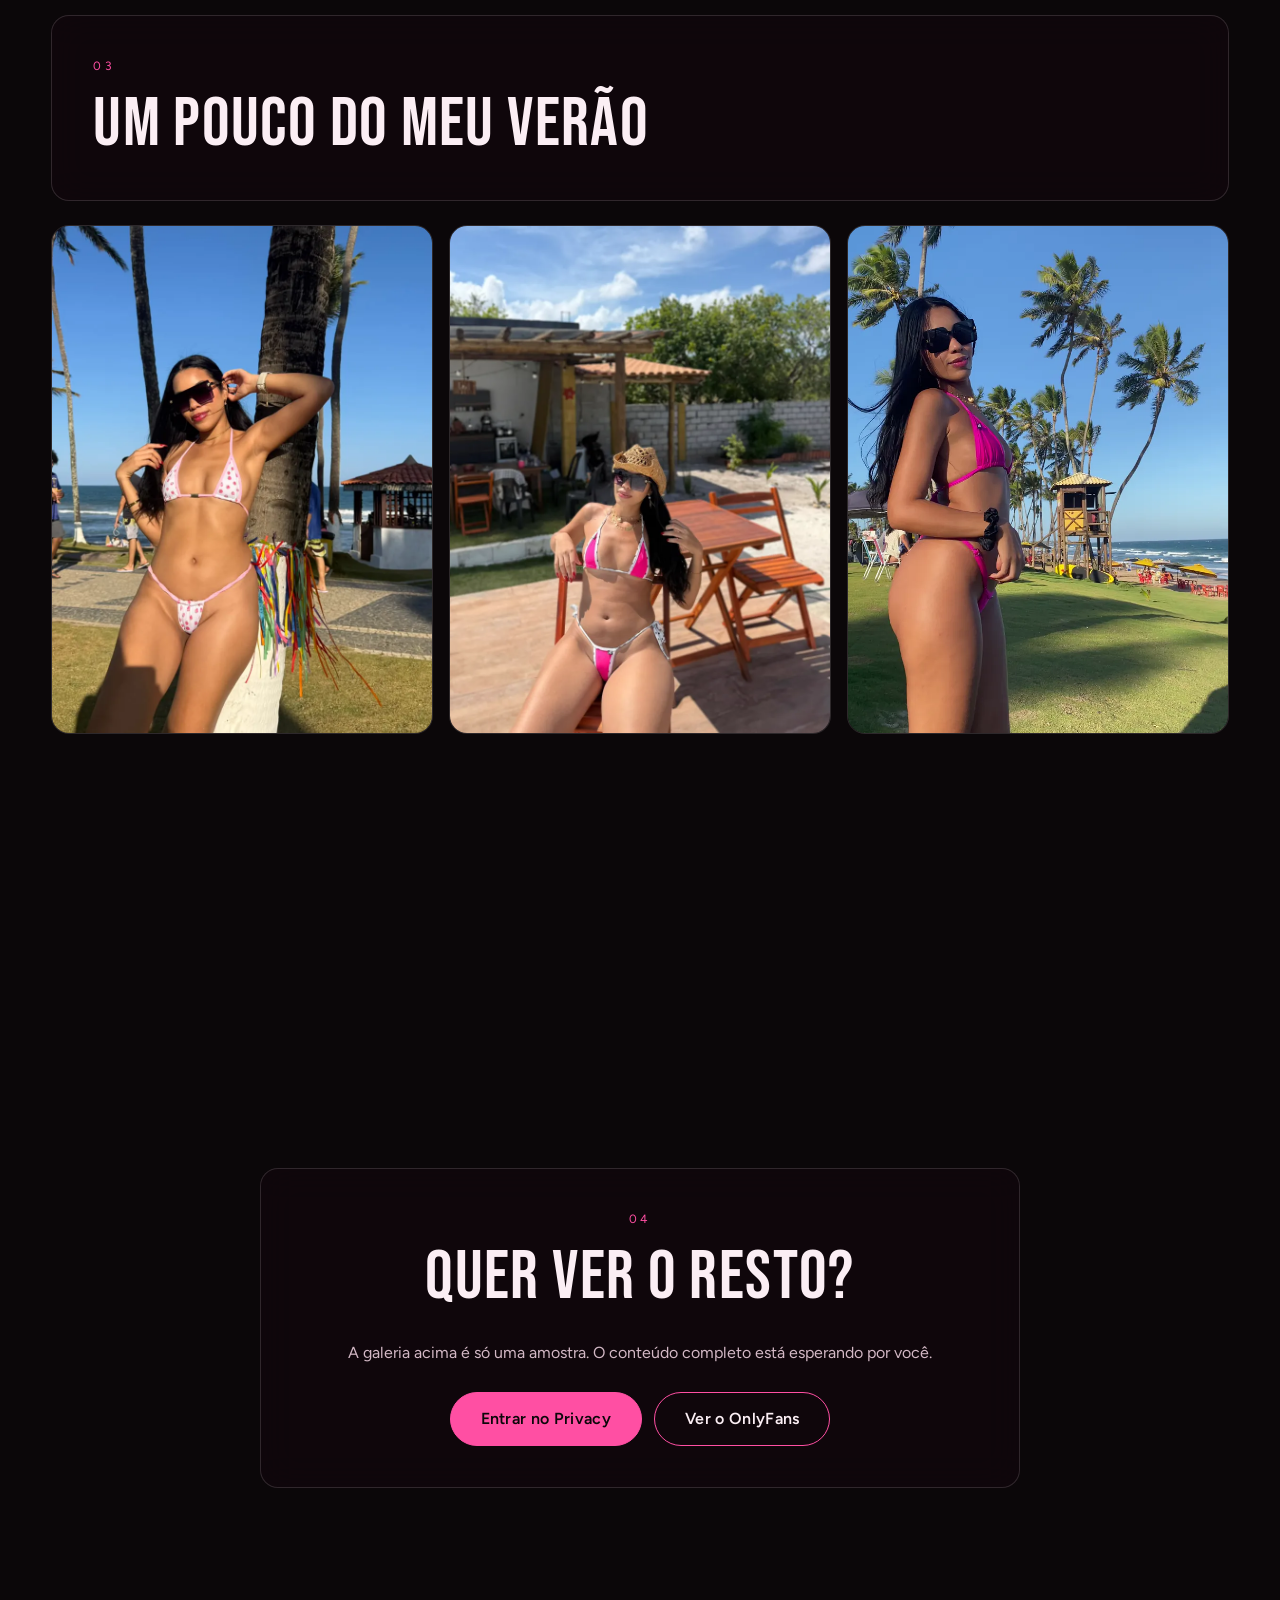
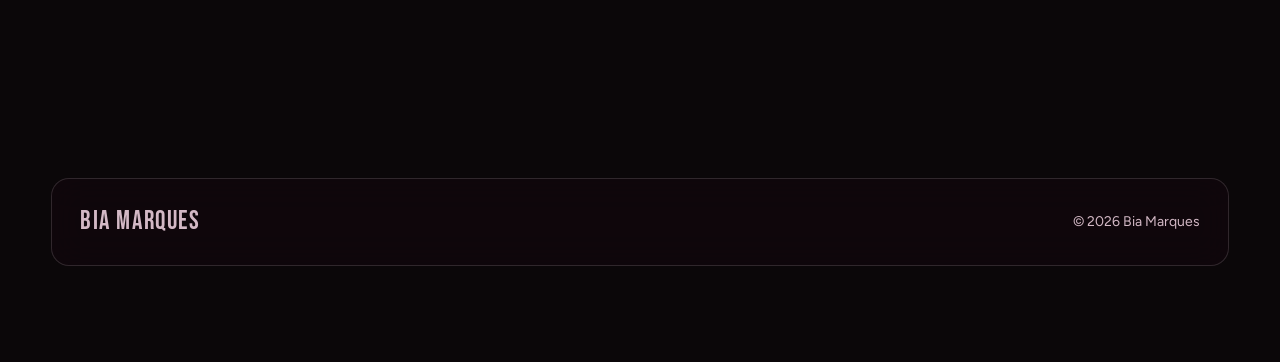
==== commit 4a84d55b: "Add files via upload" ====
--- a/index.html
+++ b/index.html
@@ -1,158 +1,159 @@
-<!doctype html>
-<html lang="pt-BR">
-<head>
-  <meta charset="utf-8">
-  <meta name="viewport" content="width=device-width, initial-scale=1, viewport-fit=cover">
-  <title>Bia Marques | Garota</title>
-  <meta name="description" content="Bia Marques: biquínis, bastidores e conteúdo exclusivo. Todos os meus links em um só lugar.">
-  <meta property="og:title" content="Bia Marques | Garota">
-  <meta property="og:description" content="Biquínis, bastidores e conteúdo exclusivo. Todos os meus links em um só lugar.">
-  <meta property="og:image" content="assets/video/poster.webp">
-  <meta name="theme-color" content="#0b0709">
-  <link rel="icon" href="assets/logo.png">
-  <link rel="preconnect" href="https://fonts.googleapis.com">
-  <link rel="preconnect" href="https://fonts.gstatic.com" crossorigin>
-  <link href="https://fonts.googleapis.com/css2?family=Bebas+Neue&family=Figtree:wght@400;500;600&display=swap" rel="stylesheet">
-  <link rel="preload" as="image" href="assets/video/poster.webp">
-  <link rel="stylesheet" href="estilo.css">
-</head>
-<body>
-
-<header class="topo">
-  <a href="#inicio" class="marca" aria-label="Bia Marques">
-    <img src="assets/logo.png" alt="" class="marca-logo" width="40" height="40">
-    <span class="marca-texto">Bia Marques</span>
-  </a>
-  <nav class="menu" aria-label="Seções">
-    <a href="#sobre">Sobre</a>
-    <a href="#links">Links</a>
-    <a href="#galeria">Galeria</a>
-    <a href="#" class="menu-cta" data-link="privacy" target="_blank" rel="noopener">Privacy</a>
-  </nav>
-</header>
-
-<main>
-
-  <!-- ABERTURA: o vídeo roda sozinho em loop e pausa quando a seção sai da tela -->
-  <section id="inicio" class="hero">
-    <div class="hero-palco">
-      <video class="hero-video" muted loop playsinline preload="auto" poster="assets/video/poster.webp" aria-hidden="true"></video>
-      <div class="hero-vinheta"></div>
-      <div class="hero-conteudo">
-        <div class="painel painel--vidro">
-          <h1 class="titulo-abertura">Bia Marques</h1>
-          <p class="apoio">Praia, sol e biquíni. O que eu não posto no Instagram, eu deixo no meu Privacy.</p>
-          <div class="acoes">
-            <a href="#" class="botao" data-link="privacy" target="_blank" rel="noopener">Entrar no Privacy</a>
-            <a href="#" class="botao botao--contorno" data-link="onlyfans" target="_blank" rel="noopener">OnlyFans</a>
-          </div>
-        </div>
-      </div>
-    </div>
-  </section>
-
-  <section id="sobre" class="secao">
-    <img class="arte arte--direita" src="assets/img/sobre.webp" alt="Bia Marques de chapéu e óculos escuros" loading="lazy">
-    <div class="secao-grade">
-      <div class="painel revelar">
-        <span class="rotulo">01</span>
-        <h2>Oi, eu sou a Bia</h2>
-        <p>Sou brasileira, vivo de praia e de biquíni, e gosto de te mostrar meu dia a dia sem filtro.</p>
-        <p>No Instagram e no TikTok você vê um pouco. Os bastidores, os vídeos completos e o que fica de fora das redes ficam no Privacy e no OnlyFans.</p>
-      </div>
-    </div>
-  </section>
-
-  <section id="links" class="secao secao--larga">
-    <div class="painel painel--cabecalho revelar">
-      <span class="rotulo">02</span>
-      <h2>Onde me encontrar</h2>
-    </div>
-    <div class="cartoes">
-      <a class="painel cartao cartao--destaque revelar" href="#" data-link="privacy" target="_blank" rel="noopener">
-        <h3>Privacy</h3>
-        <p>Conteúdo completo e bastidores. É aqui que eu posto primeiro.</p>
-        <span class="cartao-ir">Entrar</span>
-      </a>
-      <a class="painel cartao revelar" href="#" data-link="onlyfans" target="_blank" rel="noopener">
-        <h3>OnlyFans</h3>
-        <p>Minha página no OnlyFans, com o conteúdo sem censura.</p>
-        <span class="cartao-ir">Entrar</span>
-      </a>
-      <a class="painel cartao revelar" href="#" data-link="tiktok" target="_blank" rel="noopener">
-        <h3>TikTok</h3>
-        <p>@itsmegarotah. Vídeos curtos do meu dia, de graça.</p>
-        <span class="cartao-ir">Seguir</span>
-      </a>
-      <a class="painel cartao revelar" href="#" data-link="tiktok2" target="_blank" rel="noopener">
-        <h3>TikTok 2</h3>
-        <p>@garotaof. Minha segunda conta, com mais vídeos.</p>
-        <span class="cartao-ir">Seguir</span>
-      </a>
-      <a class="painel cartao revelar" href="#" data-link="instagram" target="_blank" rel="noopener">
-        <h3>Instagram</h3>
-        <p>@garotahoficial. Fotos e stories do verão.</p>
-        <span class="cartao-ir">Seguir</span>
-      </a>
-      <a class="painel cartao revelar" href="#" data-link="youtube" target="_blank" rel="noopener">
-        <h3>YouTube</h3>
-        <p>@biamarquesoffc. Meu canal.</p>
-        <span class="cartao-ir">Seguir</span>
-      </a>
-      <a class="painel cartao revelar" href="#" data-link="x" target="_blank" rel="noopener">
-        <h3>X (Twitter)</h3>
-        <p>@realgarotah. Recados e novidades.</p>
-        <span class="cartao-ir">Seguir</span>
-      </a>
-      <a class="painel cartao cartao--destaque revelar" href="#" data-link="privacyConta" target="_blank" rel="noopener">
-        <h3>Criar conta no Privacy</h3>
-        <p>Ainda não tem conta? Cadastre-se pelo meu link.</p>
-        <span class="cartao-ir">Cadastrar</span>
-      </a>
-      <a class="painel cartao revelar" href="#" data-link="onlyfansConta" target="_blank" rel="noopener">
-        <h3>Criar conta no OnlyFans</h3>
-        <p>Cadastre-se no OnlyFans pelo meu link de indicação.</p>
-        <span class="cartao-ir">Cadastrar</span>
-      </a>
-    </div>
-  </section>
-
-  <section id="galeria" class="secao secao--larga">
-    <div class="painel painel--cabecalho revelar">
-      <span class="rotulo">03</span>
-      <h2>Um pouco do meu verão</h2>
-    </div>
-    <div class="galeria">
-      <img class="foto revelar" src="assets/img/galeria-1.webp" alt="Bia Marques na praia, encostada em um coqueiro" loading="lazy">
-      <img class="foto revelar" src="assets/img/galeria-2.webp" alt="Bia Marques de chapéu e óculos escuros, sentada ao sol" loading="lazy">
-      <img class="foto revelar" src="assets/img/galeria-3.webp" alt="Bia Marques de biquíni rosa sob o sol" loading="lazy">
-    </div>
-  </section>
-
-  <section id="contato" class="secao secao--contato">
-    <div class="painel painel--form painel--final revelar">
-      <span class="rotulo">04</span>
-      <h2>Quer ver o resto?</h2>
-      <p>A galeria acima é só uma amostra. O conteúdo completo está esperando por você.</p>
-      <div class="acoes">
-        <a href="#" class="botao" data-link="privacy" target="_blank" rel="noopener">Entrar no Privacy</a>
-        <a href="#" class="botao botao--contorno" data-link="onlyfans" target="_blank" rel="noopener">Ver o OnlyFans</a>
-      </div>
-    </div>
-  </section>
-
-</main>
-
-<footer class="rodape">
-  <div class="painel rodape-painel">
-    <span class="marca-texto">Bia Marques</span>
-    <span>© <span data-ano></span> Bia Marques</span>
-  </div>
-</footer>
-
-<a class="flutuante" href="#" data-link="privacy" target="_blank" rel="noopener" aria-label="Entrar no Privacy da Bia">Privacy</a>
-
-<script src="config.js"></script>
-<script src="app.js"></script>
-</body>
-</html>
+<!doctype html>
+<html lang="pt-BR">
+<head>
+  <meta charset="utf-8">
+  <meta name="viewport" content="width=device-width, initial-scale=1, viewport-fit=cover">
+  <title>Bia Marques | Garota</title>
+  <meta name="description" content="Bia Marques: biquínis, bastidores e conteúdo exclusivo. Todos os meus links em um só lugar.">
+  <meta property="og:title" content="Bia Marques | Garota">
+  <meta property="og:description" content="Biquínis, bastidores e conteúdo exclusivo. Todos os meus links em um só lugar.">
+  <meta property="og:image" content="assets/video/poster.webp">
+  <meta name="theme-color" content="#0b0709">
+  <link rel="icon" href="assets/logo.png">
+  <link rel="preconnect" href="https://fonts.googleapis.com">
+  <link rel="preconnect" href="https://fonts.gstatic.com" crossorigin>
+  <link href="https://fonts.googleapis.com/css2?family=Bebas+Neue&family=Figtree:wght@400;500;600&display=swap" rel="stylesheet">
+  <link rel="preload" as="image" href="assets/video/poster.webp">
+  <link rel="stylesheet" href="estilo.css">
+</head>
+<body>
+
+<header class="topo">
+  <a href="#inicio" class="marca" aria-label="Bia Marques">
+    <img src="assets/logo.png" alt="" class="marca-logo" width="40" height="40">
+    <span class="marca-texto">Bia Marques</span>
+  </a>
+  <nav class="menu" aria-label="Seções">
+    <a href="#sobre">Sobre</a>
+    <a href="#links">Links</a>
+    <a href="#galeria">Galeria</a>
+    <a href="#" class="menu-cta" data-link="privacy" target="_blank" rel="noopener">Privacy</a>
+  </nav>
+</header>
+
+<main>
+
+  <!-- ABERTURA: o vídeo roda sozinho em loop e pausa quando a seção sai da tela -->
+  <section id="inicio" class="hero">
+    <div class="hero-palco">
+      <video class="hero-video" muted loop playsinline preload="auto" poster="assets/video/poster.webp" aria-hidden="true"></video>
+      <script>(function(){var v=document.querySelector(".hero-video");v.muted=true;v.src=matchMedia("(min-width: 861px)").matches?"assets/video/bia-900.mp4":"assets/video/bia-720.mp4";})();</script>
+      <div class="hero-vinheta"></div>
+      <div class="hero-conteudo">
+        <div class="painel painel--vidro">
+          <h1 class="titulo-abertura">Bia Marques</h1>
+          <p class="apoio">Praia, sol e biquíni. O que eu não posto no Instagram, eu deixo no meu Privacy.</p>
+          <div class="acoes">
+            <a href="#" class="botao" data-link="privacy" target="_blank" rel="noopener">Entrar no Privacy</a>
+            <a href="#" class="botao botao--contorno" data-link="onlyfans" target="_blank" rel="noopener">OnlyFans</a>
+          </div>
+        </div>
+      </div>
+    </div>
+  </section>
+
+  <section id="sobre" class="secao">
+    <img class="arte arte--direita" src="assets/img/sobre.webp" alt="Bia Marques de chapéu e óculos escuros" loading="lazy">
+    <div class="secao-grade">
+      <div class="painel revelar">
+        <span class="rotulo">01</span>
+        <h2>Oi, eu sou a Bia</h2>
+        <p>Sou brasileira, vivo de praia e de biquíni, e gosto de te mostrar meu dia a dia sem filtro.</p>
+        <p>No Instagram e no TikTok você vê um pouco. Os bastidores, os vídeos completos e o que fica de fora das redes ficam no Privacy e no OnlyFans.</p>
+      </div>
+    </div>
+  </section>
+
+  <section id="links" class="secao secao--larga">
+    <div class="painel painel--cabecalho revelar">
+      <span class="rotulo">02</span>
+      <h2>Onde me encontrar</h2>
+    </div>
+    <div class="cartoes">
+      <a class="painel cartao cartao--destaque revelar" href="#" data-link="privacy" target="_blank" rel="noopener">
+        <h3>Privacy</h3>
+        <p>Conteúdo completo e bastidores. É aqui que eu posto primeiro.</p>
+        <span class="cartao-ir">Entrar</span>
+      </a>
+      <a class="painel cartao revelar" href="#" data-link="onlyfans" target="_blank" rel="noopener">
+        <h3>OnlyFans</h3>
+        <p>Minha página no OnlyFans, com o conteúdo sem censura.</p>
+        <span class="cartao-ir">Entrar</span>
+      </a>
+      <a class="painel cartao revelar" href="#" data-link="tiktok" target="_blank" rel="noopener">
+        <h3>TikTok</h3>
+        <p>@itsmegarotah. Vídeos curtos do meu dia, de graça.</p>
+        <span class="cartao-ir">Seguir</span>
+      </a>
+      <a class="painel cartao revelar" href="#" data-link="tiktok2" target="_blank" rel="noopener">
+        <h3>TikTok 2</h3>
+        <p>@garotaof. Minha segunda conta, com mais vídeos.</p>
+        <span class="cartao-ir">Seguir</span>
+      </a>
+      <a class="painel cartao revelar" href="#" data-link="instagram" target="_blank" rel="noopener">
+        <h3>Instagram</h3>
+        <p>@garotahoficial. Fotos e stories do verão.</p>
+        <span class="cartao-ir">Seguir</span>
+      </a>
+      <a class="painel cartao revelar" href="#" data-link="youtube" target="_blank" rel="noopener">
+        <h3>YouTube</h3>
+        <p>@biamarquesoffc. Meu canal.</p>
+        <span class="cartao-ir">Seguir</span>
+      </a>
+      <a class="painel cartao revelar" href="#" data-link="x" target="_blank" rel="noopener">
+        <h3>X (Twitter)</h3>
+        <p>@realgarotah. Recados e novidades.</p>
+        <span class="cartao-ir">Seguir</span>
+      </a>
+      <a class="painel cartao cartao--destaque revelar" href="#" data-link="privacyConta" target="_blank" rel="noopener">
+        <h3>Criar conta no Privacy</h3>
+        <p>Ainda não tem conta? Cadastre-se pelo meu link.</p>
+        <span class="cartao-ir">Cadastrar</span>
+      </a>
+      <a class="painel cartao revelar" href="#" data-link="onlyfansConta" target="_blank" rel="noopener">
+        <h3>Criar conta no OnlyFans</h3>
+        <p>Cadastre-se no OnlyFans pelo meu link de indicação.</p>
+        <span class="cartao-ir">Cadastrar</span>
+      </a>
+    </div>
+  </section>
+
+  <section id="galeria" class="secao secao--larga">
+    <div class="painel painel--cabecalho revelar">
+      <span class="rotulo">03</span>
+      <h2>Um pouco do meu verão</h2>
+    </div>
+    <div class="galeria">
+      <img class="foto revelar" src="assets/img/galeria-1.webp" alt="Bia Marques na praia, encostada em um coqueiro" loading="lazy">
+      <img class="foto revelar" src="assets/img/galeria-2.webp" alt="Bia Marques de chapéu e óculos escuros, sentada ao sol" loading="lazy">
+      <img class="foto revelar" src="assets/img/galeria-3.webp" alt="Bia Marques de biquíni rosa sob o sol" loading="lazy">
+    </div>
+  </section>
+
+  <section id="contato" class="secao secao--contato">
+    <div class="painel painel--form painel--final revelar">
+      <span class="rotulo">04</span>
+      <h2>Quer ver o resto?</h2>
+      <p>A galeria acima é só uma amostra. O conteúdo completo está esperando por você.</p>
+      <div class="acoes">
+        <a href="#" class="botao" data-link="privacy" target="_blank" rel="noopener">Entrar no Privacy</a>
+        <a href="#" class="botao botao--contorno" data-link="onlyfans" target="_blank" rel="noopener">Ver o OnlyFans</a>
+      </div>
+    </div>
+  </section>
+
+</main>
+
+<footer class="rodape">
+  <div class="painel rodape-painel">
+    <span class="marca-texto">Bia Marques</span>
+    <span>© <span data-ano></span> Bia Marques</span>
+  </div>
+</footer>
+
+<a class="flutuante" href="#" data-link="privacy" target="_blank" rel="noopener" aria-label="Entrar no Privacy da Bia">Privacy</a>
+
+<script src="config.js"></script>
+<script src="app.js"></script>
+</body>
+</html>
